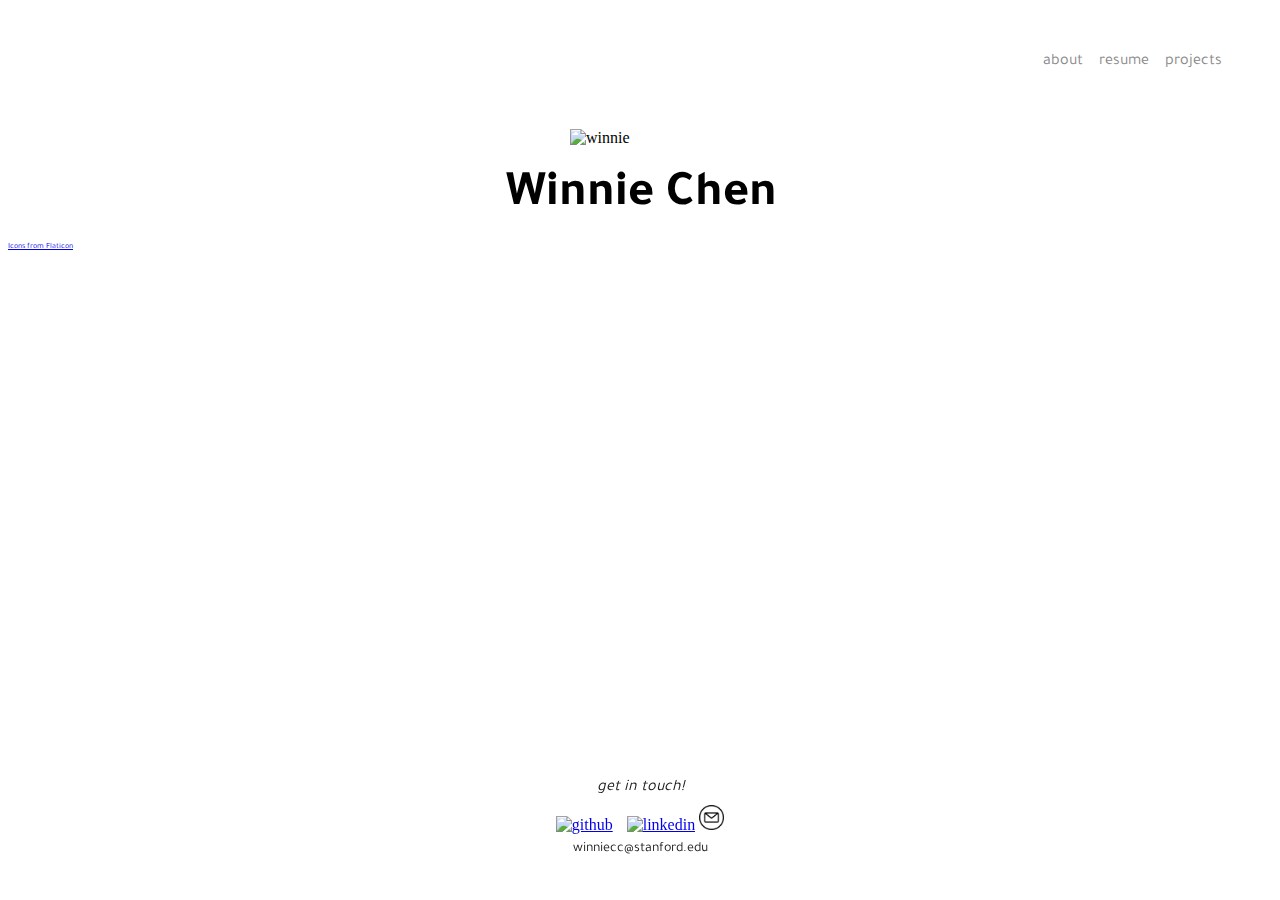
==== projects.html @ d3d119a1 "fix attribute and footer" ====
<!DOCTYPE html>
<html lang="en">
<head>
	<meta http-equiv="Content-Type" content="text/html; charset=utf-8" />
	<meta name="viewport" content="width=device-width, initial-scale=1">
	<meta name="description" content="Winnie Chen's personal website">
	<title>Winnie Chen</title>
    <link rel="icon" type="image/x-icon" href="favicon.ico">
	<link href="https://fonts.googleapis.com/css2?family=Tajawal:wght@200;300;400;500;700;800;900&display=swap" rel="stylesheet">
	<link rel="stylesheet" type="text/css" href="css/main.css">
</head>

<body>
        <p class="top-right" style="text-align:right"><a href="index.html">about</a>&nbsp;&nbsp;&nbsp;&nbsp;<a href="assets/Winnie_Chen_resume.pdf">resume</a>&nbsp;&nbsp;&nbsp;&nbsp;<a href="projects.html">projects</a></p>
		<img src="assets/images/portrait_circle.png" alt="winnie" width="140" height=auto style ="display:block; margin-left: auto; margin-right: auto;">
		<h1 style="margin-left: 10px;margin-top: 20px;font-size: 50px;text-align:center;">Winnie Chen</h1>

        <div id="footer">
            <i><p class="centered" style="padding-bottom:5px">get in touch!</p></i>
            <a href="https://github.com/winnie368c" style="margin-right: 10px;"><img src="assets/images/github.png" alt="github" width="25" height="25"></a>
            <a href="https://linkedin.com/in/winniecc"><img src="assets/images/linkedin.png" alt="linkedin" width="25" height="25"></a>
            <a href="mailto:winniecc@stanford.edu"><img src="assets/images/email.png" alt="email" width="25" height="25"></a>
            <p class="centered" style="text-align:center; font-size: 14px; margin-top: 5px">winniecc@stanford.edu</p>
        </div>

        <a href="https://www.flaticon.com/free-icons/github" style="font-size: 8px;text-align:left;font-family:Tajawal" title="icon credits">Icons from Flaticon</a>

</body>

</html>
---- css/main.css ----
@import url(https://fonts.googleapis.com/css2?family=Tajawal:wght@200;300;400;500;700;800;900&display=swap);

.top-right {
  margin-right: 50px;
  margin-top: 50px;
  margin-bottom: 40px;
}

.top-right a {
    transition: opacity 0.5s ease;
    text-decoration: none;
    color: #888;
}

.top-right a:hover {
    color: rgb(186, 219, 228);
}

.centered {
  margin: 0 auto;
  max-width: 700px;
}

#footer{
  position: fixed;
  left: 0;
  right: 0;
  bottom: 0;
  padding: 25px;
  text-align: center;
}

#footer a img {
    transition: opacity 0.3s ease;
}

#footer a:hover img {
    opacity: 0.5;
}

.image {
  opacity: 1;
  display: block;
  width: 100%;
  height: auto;
  transition: .5s ease;
  backface-visibility: hidden;
}

p {
  font-size:16px;
  font-family: 'Tajawal', Helvetica;
  line-height: 1.5;
  color: #191919;
  padding-bottom: 15px;
}

li {
  font-size:16px;
  font-family: 'Tajawal', Helvetica;
  line-height: 1.5;
  color: #191919;
}

h1, h2 {
  margin: 7px;
  font-family: 'Tajawal', Helvetica;
  font-weight:700;
}

h3 {
  font-family: 'Tajawal', Helvetica;
  color: #191919;
  margin-top: 40px;
  font-size: 25px
}
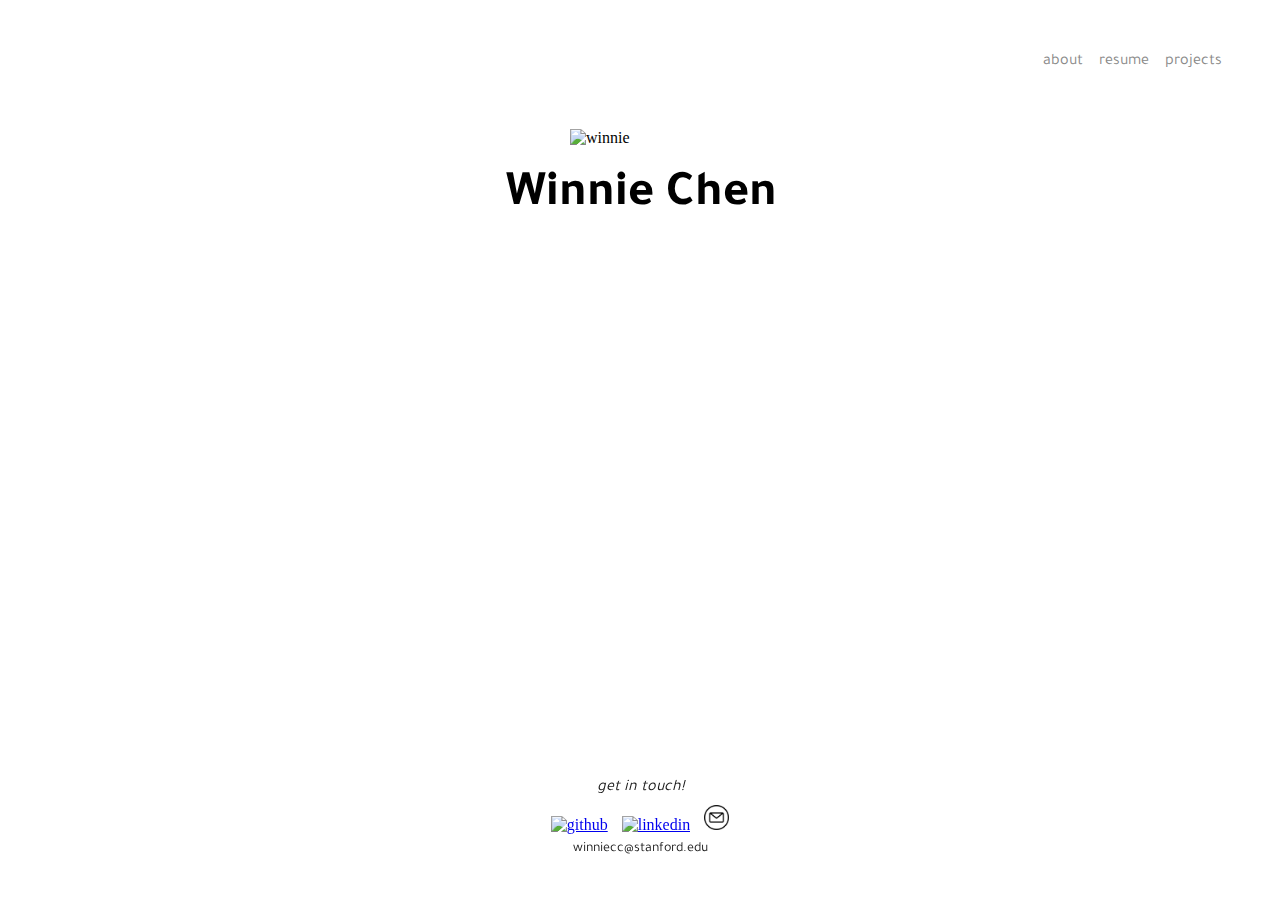
==== commit 0ad0e142: "fix resume font" ====
--- a/projects.html
+++ b/projects.html
@@ -11,20 +11,18 @@
 </head>
 
 <body>
-        <p class="top-right" style="text-align:right"><a href="index.html">about</a>&nbsp;&nbsp;&nbsp;&nbsp;<a href="assets/Winnie_Chen_resume.pdf">resume</a>&nbsp;&nbsp;&nbsp;&nbsp;<a href="projects.html">projects</a></p>
+        <p class="top-right" style="text-align:right"><a href="index.html">about</a>&nbsp;&nbsp;&nbsp;&nbsp;<a href="resume.html">resume</a>&nbsp;&nbsp;&nbsp;&nbsp;<a href="projects.html">projects</a></p>
 		<img src="assets/images/portrait_circle.png" alt="winnie" width="140" height=auto style ="display:block; margin-left: auto; margin-right: auto;">
 		<h1 style="margin-left: 10px;margin-top: 20px;font-size: 50px;text-align:center;">Winnie Chen</h1>
 
+
         <div id="footer">
             <i><p class="centered" style="padding-bottom:5px">get in touch!</p></i>
-            <a href="https://github.com/winnie368c" style="margin-right: 10px;"><img src="assets/images/github.png" alt="github" width="25" height="25"></a>
-            <a href="https://linkedin.com/in/winniecc"><img src="assets/images/linkedin.png" alt="linkedin" width="25" height="25"></a>
+            <a href="https://github.com/winnie368c" style="margin-right: 10px"><img src="assets/images/github.png" alt="github" width="25" height="25"></a>
+            <a href="https://linkedin.com/in/winniecc" style="margin-right: 10px"><img src="assets/images/linkedin.png" alt="linkedin" width="25" height="25"></a>
             <a href="mailto:winniecc@stanford.edu"><img src="assets/images/email.png" alt="email" width="25" height="25"></a>
             <p class="centered" style="text-align:center; font-size: 14px; margin-top: 5px">winniecc@stanford.edu</p>
         </div>
-
-        <a href="https://www.flaticon.com/free-icons/github" style="font-size: 8px;text-align:left;font-family:Tajawal" title="icon credits">Icons from Flaticon</a>
-
 </body>
 
 </html>--- a/css/main.css
+++ b/css/main.css
@@ -19,6 +19,7 @@
 .centered {
   margin: 0 auto;
   max-width: 700px;
+  font-family: 'Tajawal', Helvetica;
 }
 
 #footer{
@@ -31,11 +32,11 @@
 }
 
 #footer a img {
-    transition: opacity 0.3s ease;
+    transition: filter 0.3s ease;
 }
 
 #footer a:hover img {
-    opacity: 0.5;
+    color: rgb(186, 219, 228);
 }
 
 .image {
@@ -73,4 +74,29 @@
   color: #191919;
   margin-top: 40px;
   font-size: 25px
+}
+
+.resume-item {
+    margin-top: 10px;
+    display: flex;
+    justify-content: space-between;
+    text-align: left;
+    font-family: 'Tajawal', Helvetica;
+}
+.location {
+    color: rgb(186, 219, 228);
+    font-weight: bold;
+    font-family: 'Tajawal', Helvetica;
+}
+
+.resume a {
+    transition: opacity 0.5s ease;
+    text-decoration: none;
+    color: #888;
+    font-family: 'Tajawal', Helvetica;
+}
+
+.resume a:hover {
+    color: rgb(186, 219, 228);
+    font-family: 'Tajawal', Helvetica;
 }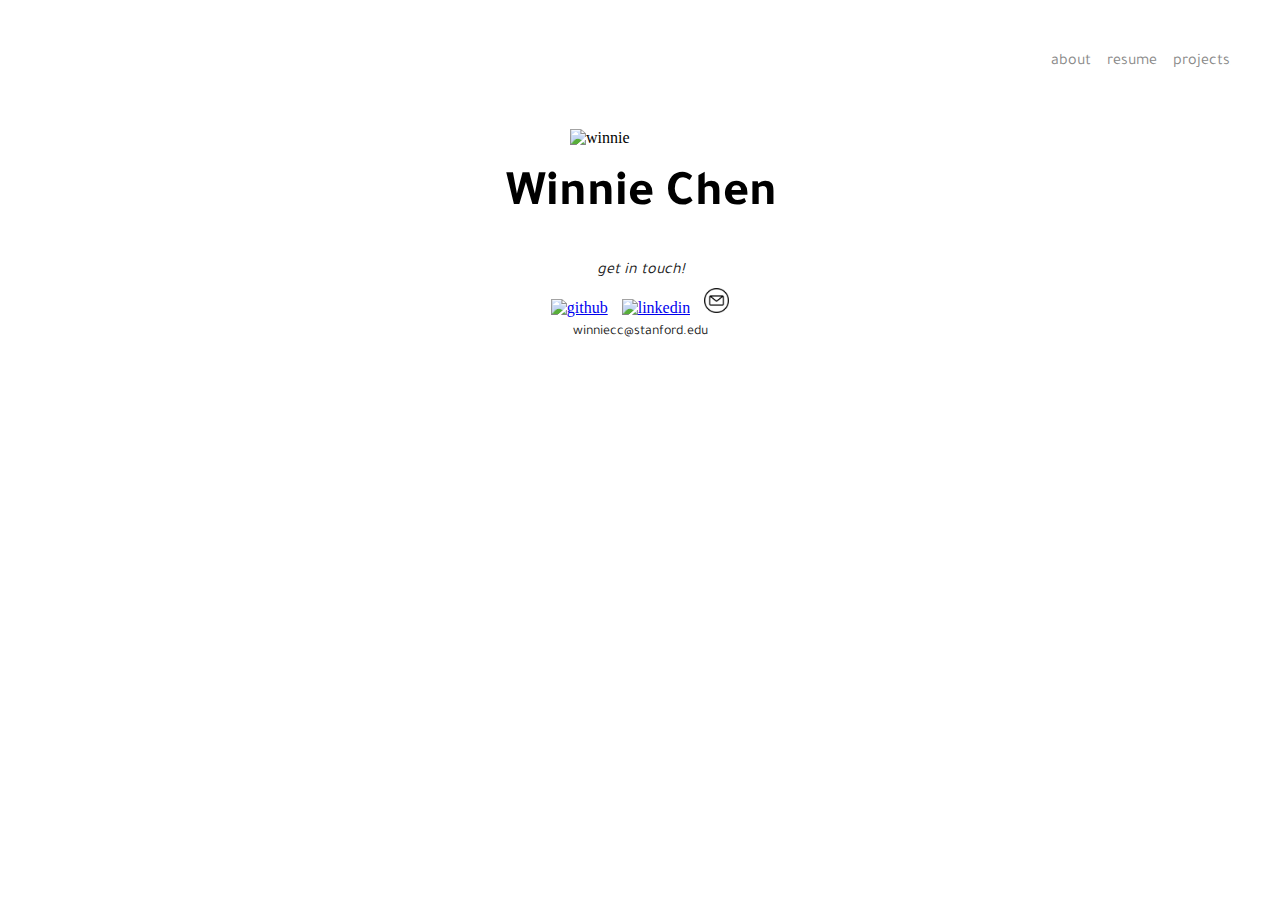
==== commit a8679321: "fix footer position" ====
--- a/projects.html
+++ b/projects.html
@@ -11,6 +11,7 @@
 </head>
 
 <body>
+    <div id="content">
         <p class="top-right" style="text-align:right"><a href="index.html">about</a>&nbsp;&nbsp;&nbsp;&nbsp;<a href="resume.html">resume</a>&nbsp;&nbsp;&nbsp;&nbsp;<a href="projects.html">projects</a></p>
 		<img src="assets/images/portrait_circle.png" alt="winnie" width="140" height=auto style ="display:block; margin-left: auto; margin-right: auto;">
 		<h1 style="margin-left: 10px;margin-top: 20px;font-size: 50px;text-align:center;">Winnie Chen</h1>
@@ -23,6 +24,7 @@
             <a href="mailto:winniecc@stanford.edu"><img src="assets/images/email.png" alt="email" width="25" height="25"></a>
             <p class="centered" style="text-align:center; font-size: 14px; margin-top: 5px">winniecc@stanford.edu</p>
         </div>
+    </div>
 </body>
 
 </html>--- a/css/main.css
+++ b/css/main.css
@@ -1,4 +1,15 @@
 @import url(https://fonts.googleapis.com/css2?family=Tajawal:wght@200;300;400;500;700;800;900&display=swap);
+
+body {
+    display: flex;
+    flex-direction: column;
+    min-height: 100vh;
+    margin: 0;
+}
+
+#content {
+    flex: 1;
+}
 
 .top-right {
   margin-right: 50px;
@@ -23,10 +34,6 @@
 }
 
 #footer{
-  position: fixed;
-  left: 0;
-  right: 0;
-  bottom: 0;
   padding: 25px;
   text-align: center;
 }
@@ -77,12 +84,18 @@
 }
 
 .resume-item {
-    margin-top: 10px;
+    margin: 0 auto;
+    max-width: 700px;
     display: flex;
     justify-content: space-between;
     text-align: left;
     font-family: 'Tajawal', Helvetica;
 }
+
+.date {
+    text-align: left;
+}
+
 .location {
     color: rgb(186, 219, 228);
     font-weight: bold;
@@ -90,6 +103,8 @@
 }
 
 .resume a {
+    margin: 0 auto;
+    max-width: 700px;
     transition: opacity 0.5s ease;
     text-decoration: none;
     color: #888;
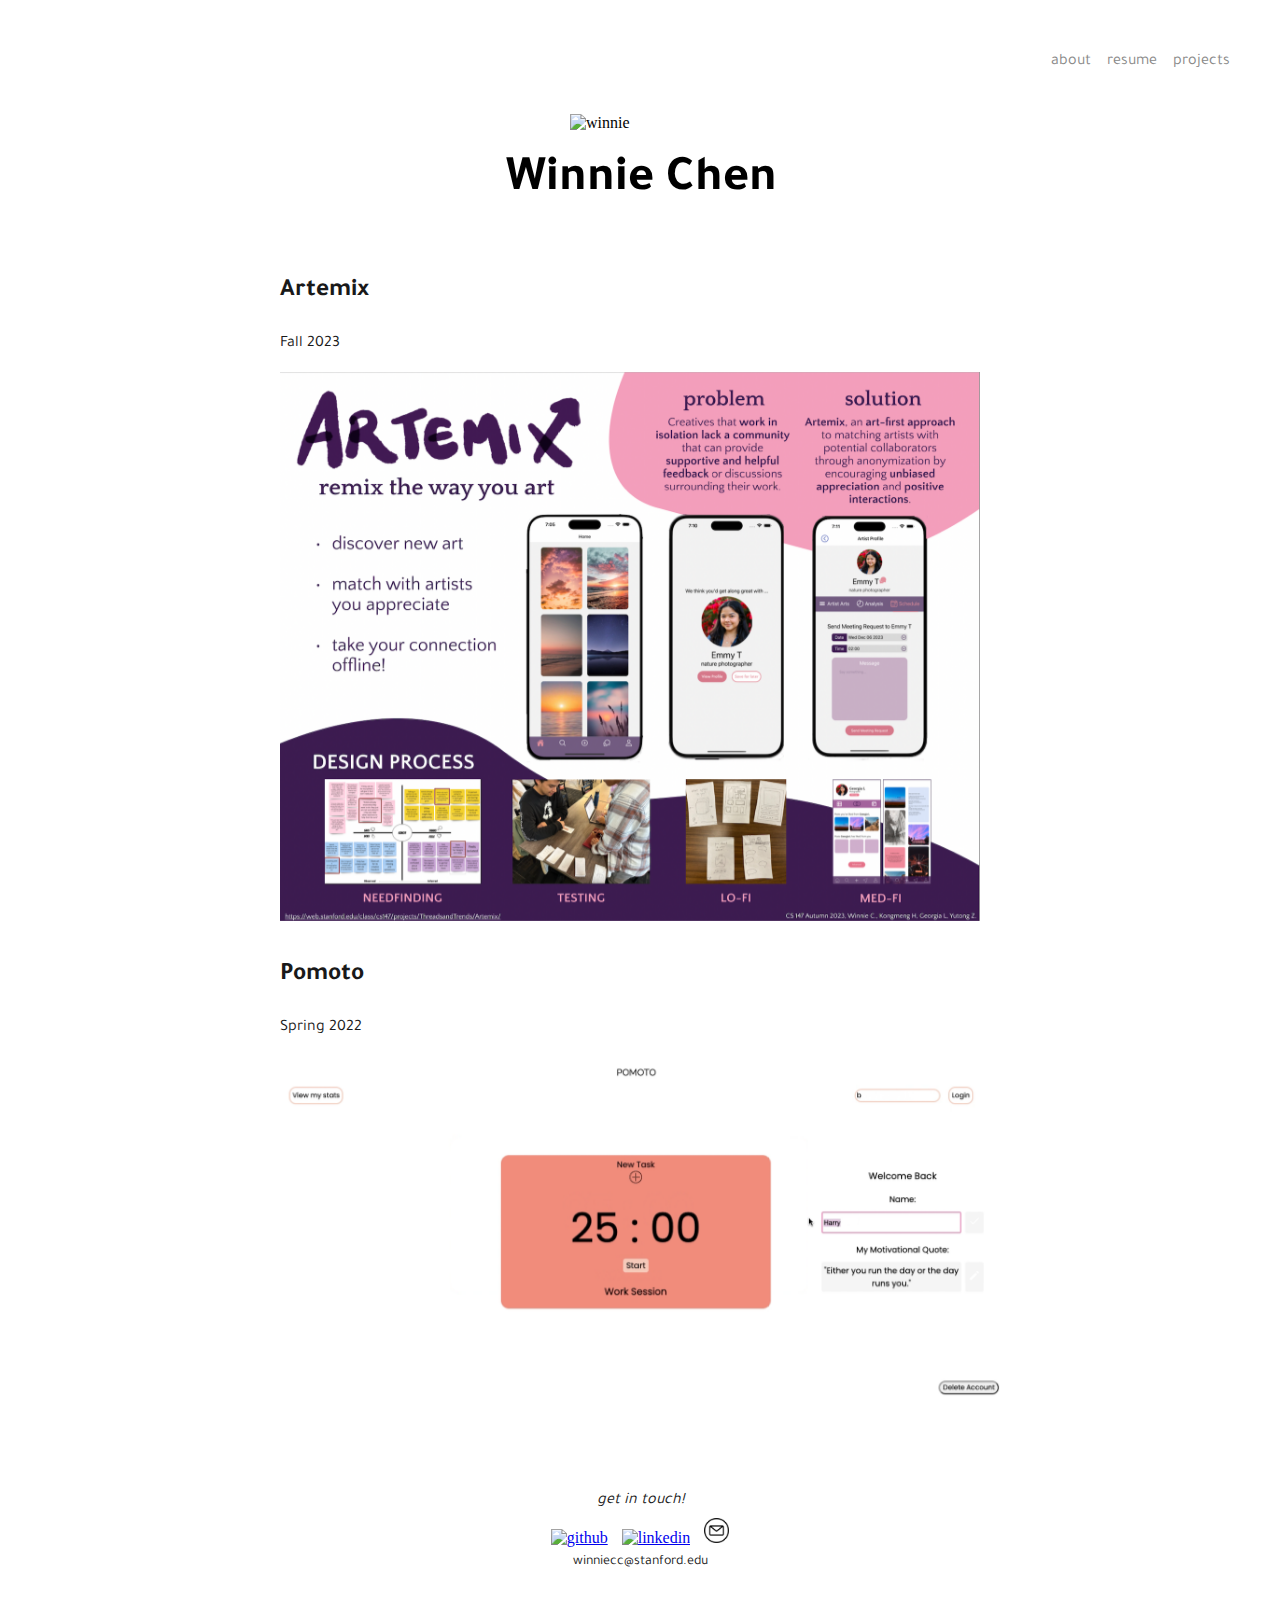
==== commit e4608bab: "add projects" ====
--- a/projects.html
+++ b/projects.html
@@ -16,6 +16,21 @@
 		<img src="assets/images/portrait_circle.png" alt="winnie" width="140" height=auto style ="display:block; margin-left: auto; margin-right: auto;">
 		<h1 style="margin-left: 10px;margin-top: 20px;font-size: 50px;text-align:center;">Winnie Chen</h1>
 
+        <br>
+		<div>
+			<div style="width:100%; max-width:720px; height: 1670px; margin: auto">
+                <h3>Artemix</h3>
+                <p>Fall 2023</p>
+				<a href="https://web.stanford.edu/class/cs147/projects/ThreadsandTrends/Artemix/"><div class="left" style="padding-right:20px; padding-top:0px">
+					<img class="image" src="assets/images/artemix.png" alt="Artemix">
+				</div></a>
+                
+                <h3>Pomoto</h3>
+                <p>Spring 2022</p>
+				<a href="https://github.com/winnie368c/pomoto"><div class="right" style="padding-top:0px">
+					<img class="image" src="assets/images/pomoto.png" alt="Pomoto">
+				</div></a>
+			<br>
 
         <div id="footer">
             <i><p class="centered" style="padding-bottom:5px">get in touch!</p></i>
--- a/css/main.css
+++ b/css/main.css
@@ -1,4 +1,5 @@
 @import url(https://fonts.googleapis.com/css2?family=Tajawal:wght@200;300;400;500;700;800;900&display=swap);
+@import url(https://fonts.googleapis.com/css2?family=Inconsolata:wght@200..900&display=swap);
 
 body {
     display: flex;
@@ -33,6 +34,15 @@
   font-family: 'Tajawal', Helvetica;
 }
 
+#twitch-link {
+  color: gray;
+  text-decoration: none;
+}
+
+#twitch-link:hover {
+  color:rgb(186, 219, 228)
+}
+
 #footer{
   padding: 25px;
   text-align: center;
@@ -60,7 +70,6 @@
   font-family: 'Tajawal', Helvetica;
   line-height: 1.5;
   color: #191919;
-  padding-bottom: 15px;
 }
 
 li {
@@ -90,28 +99,66 @@
     justify-content: space-between;
     text-align: left;
     font-family: 'Tajawal', Helvetica;
+    padding-bottom: none;
 }
 
 .date {
     text-align: left;
+    font-family: 'Inconsolata', Helvetica;
 }
 
 .location {
-    color: rgb(186, 219, 228);
     font-weight: bold;
     font-family: 'Tajawal', Helvetica;
 }
 
-.resume a {
-    margin: 0 auto;
-    max-width: 700px;
-    transition: opacity 0.5s ease;
+:root {
+    --button-padding: 1em;
+    --space-for-arrow: 2em;
+  }
+
+.resume-link {
+    position: relative;
+    padding-block: 0.5em;
+    padding-inline-start: var(--space-for-arrow);
+    padding-inline-end: var(--button-padding);
+    border: none;
+    border-radius: 30px;
+    background-color: transparent;
+    cursor: pointer;
+    transition: padding 250ms ease, background-color 250ms ease;
     text-decoration: none;
-    color: #888;
+    color: black;
     font-family: 'Tajawal', Helvetica;
 }
 
-.resume a:hover {
-    color: rgb(186, 219, 228);
-    font-family: 'Tajawal', Helvetica;
+.resume-link::before {
+  position: absolute;
+  content: url('../assets/images/arrow.svg');
+  background-size: 1em;
+  inset-block-start: 50%;
+  inset-inline-start: .25em;
+  transform: translateY(-50%);
+  padding: 3px 4px 1px 4px;
+  border-radius: 30px;
+  background-color: rgb(186, 219, 228);
+  line-height: 1;
+  transition: inset-inline-start 250ms ease;
+}
+
+.resume-link:hover {
+  padding-inline-start: var(--button-padding);
+  padding-inline-end: var(--space-for-arrow);
+  background-color: rgb(186, 219, 228);
+  color: white;
+}
+
+.resume-link:hover::before {
+  inset-inline-start: calc(100% - 1.75em);
+}
+
+.resume-link-container {
+    display: flex;
+    justify-content: center;
+    margin-top: 20px;
 }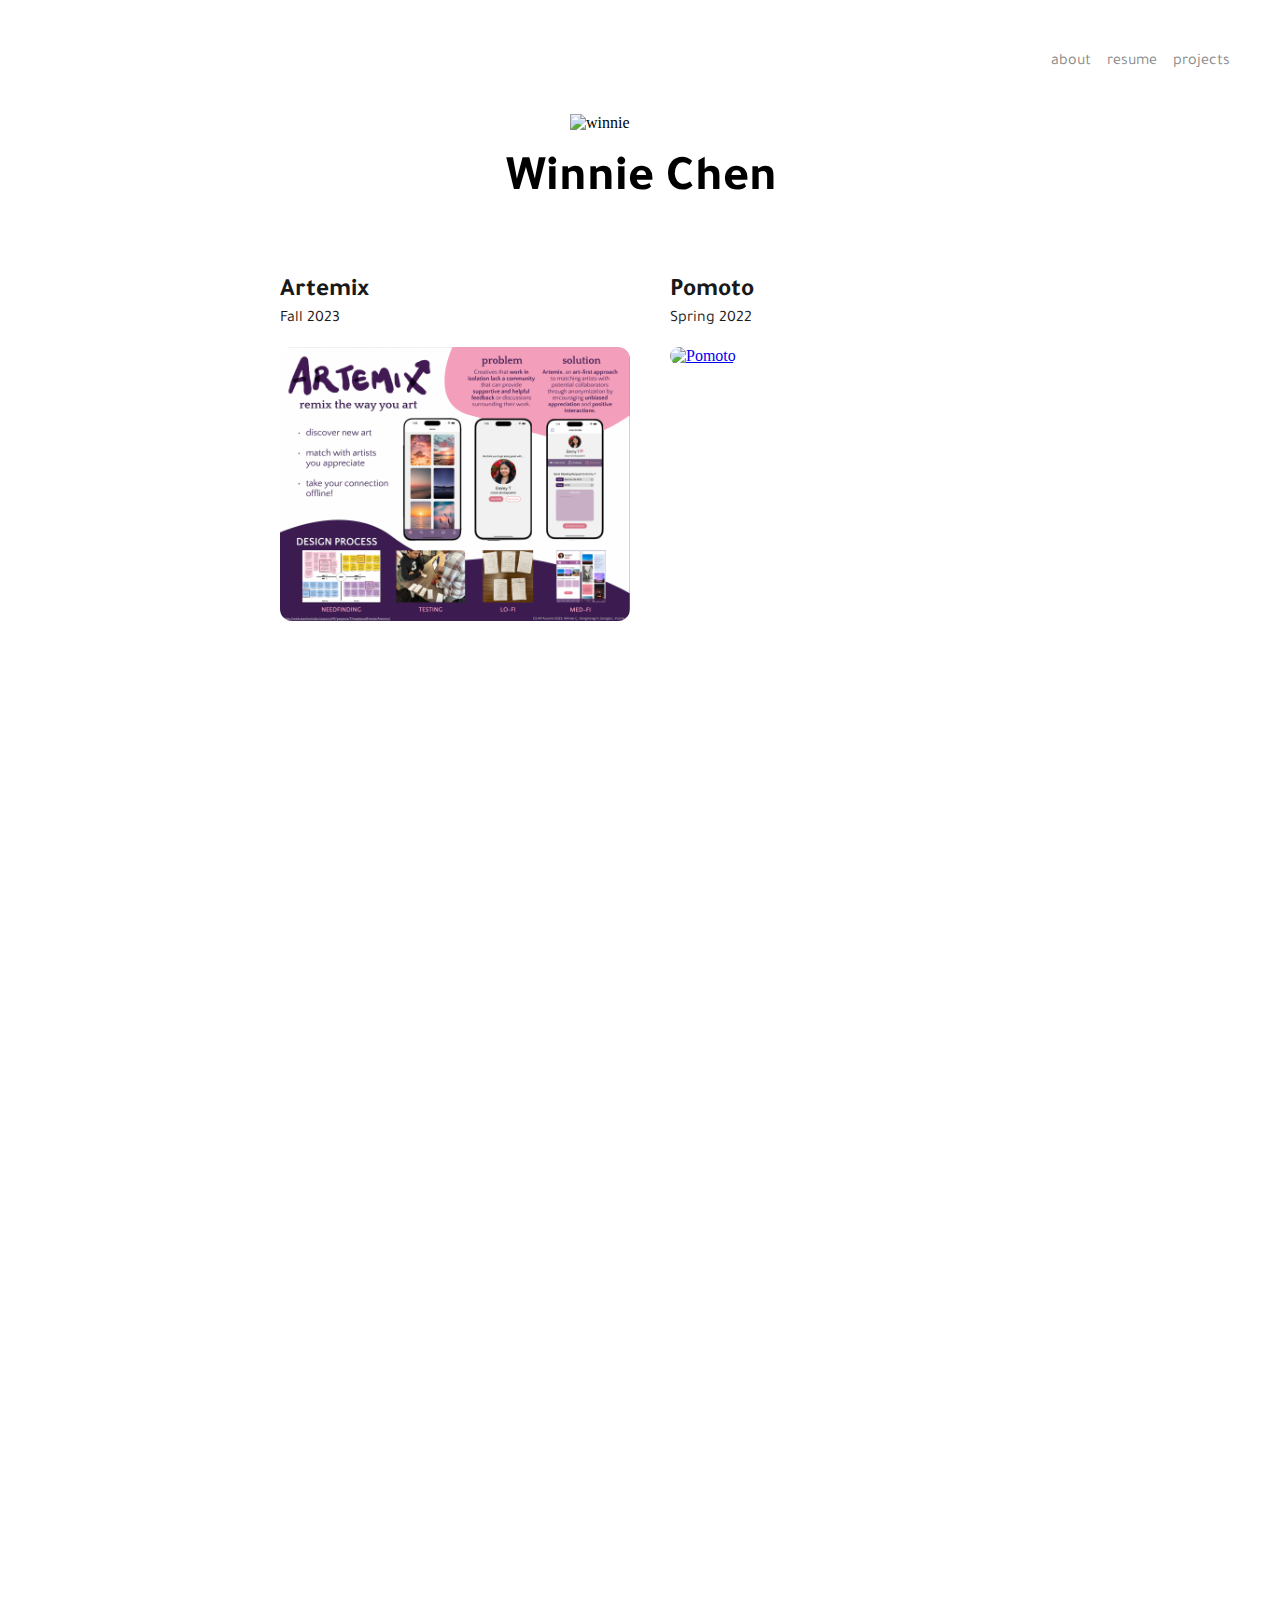
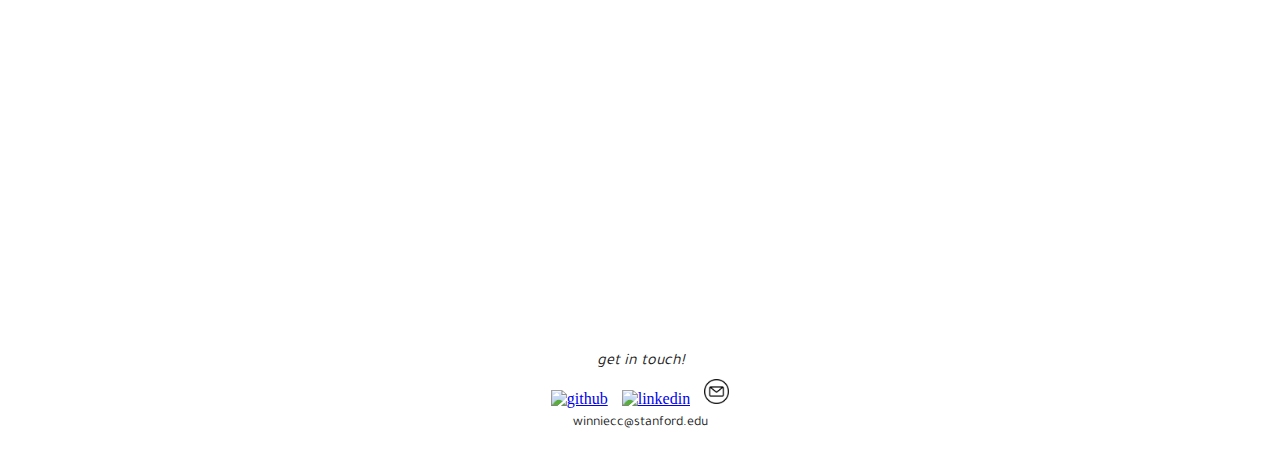
==== commit 3d946611: "fix img size and two columns" ====
--- a/projects.html
+++ b/projects.html
@@ -19,18 +19,28 @@
         <br>
 		<div>
 			<div style="width:100%; max-width:720px; height: 1670px; margin: auto">
-                <h3>Artemix</h3>
-                <p>Fall 2023</p>
-				<a href="https://web.stanford.edu/class/cs147/projects/ThreadsandTrends/Artemix/"><div class="left" style="padding-right:20px; padding-top:0px">
-					<img class="image" src="assets/images/artemix.png" alt="Artemix">
-				</div></a>
-                
-                <h3>Pomoto</h3>
-                <p>Spring 2022</p>
-				<a href="https://github.com/winnie368c/pomoto"><div class="right" style="padding-top:0px">
-					<img class="image" src="assets/images/pomoto.png" alt="Pomoto">
-				</div></a>
-			<br>
+                <div style="display: flex; justify-content: space-between; margin-bottom: 20px;">
+                    <div style="flex: 1; margin-right: 20px;">
+                        <h3 style="margin-bottom: 0">Artemix</h3>
+                        <p style="margin-top: 0">Fall 2023</p>
+                        <a href="https://web.stanford.edu/class/cs147/projects/ThreadsandTrends/Artemix/">
+                            <div class="left" style="padding-right:20px; padding-top:0px">
+                                <img class="project-img" src="assets/images/artemix.png" style="width:350px;border-radius:12px"alt="Artemix">
+                            </div>
+                        </a>
+                    </div>
+                <div style="flex: 1;">
+                    <h3 style="margin-bottom: 0">Pomoto</h3>
+                    <p style="margin-top: 0">Spring 2022</p>
+                    <a href="https://github.com/winnie368c/pomoto">
+                        <div class="right" style="padding-top:0px">
+                            <img class="project-img" src="assets/images/pomoto_collage.png" style="width:350px;border-radius:12px" alt="Pomoto">
+                        </div>
+                    </a>
+                </div>
+            </div>
+        </div>
+		<br>
 
         <div id="footer">
             <i><p class="centered" style="padding-bottom:5px">get in touch!</p></i>
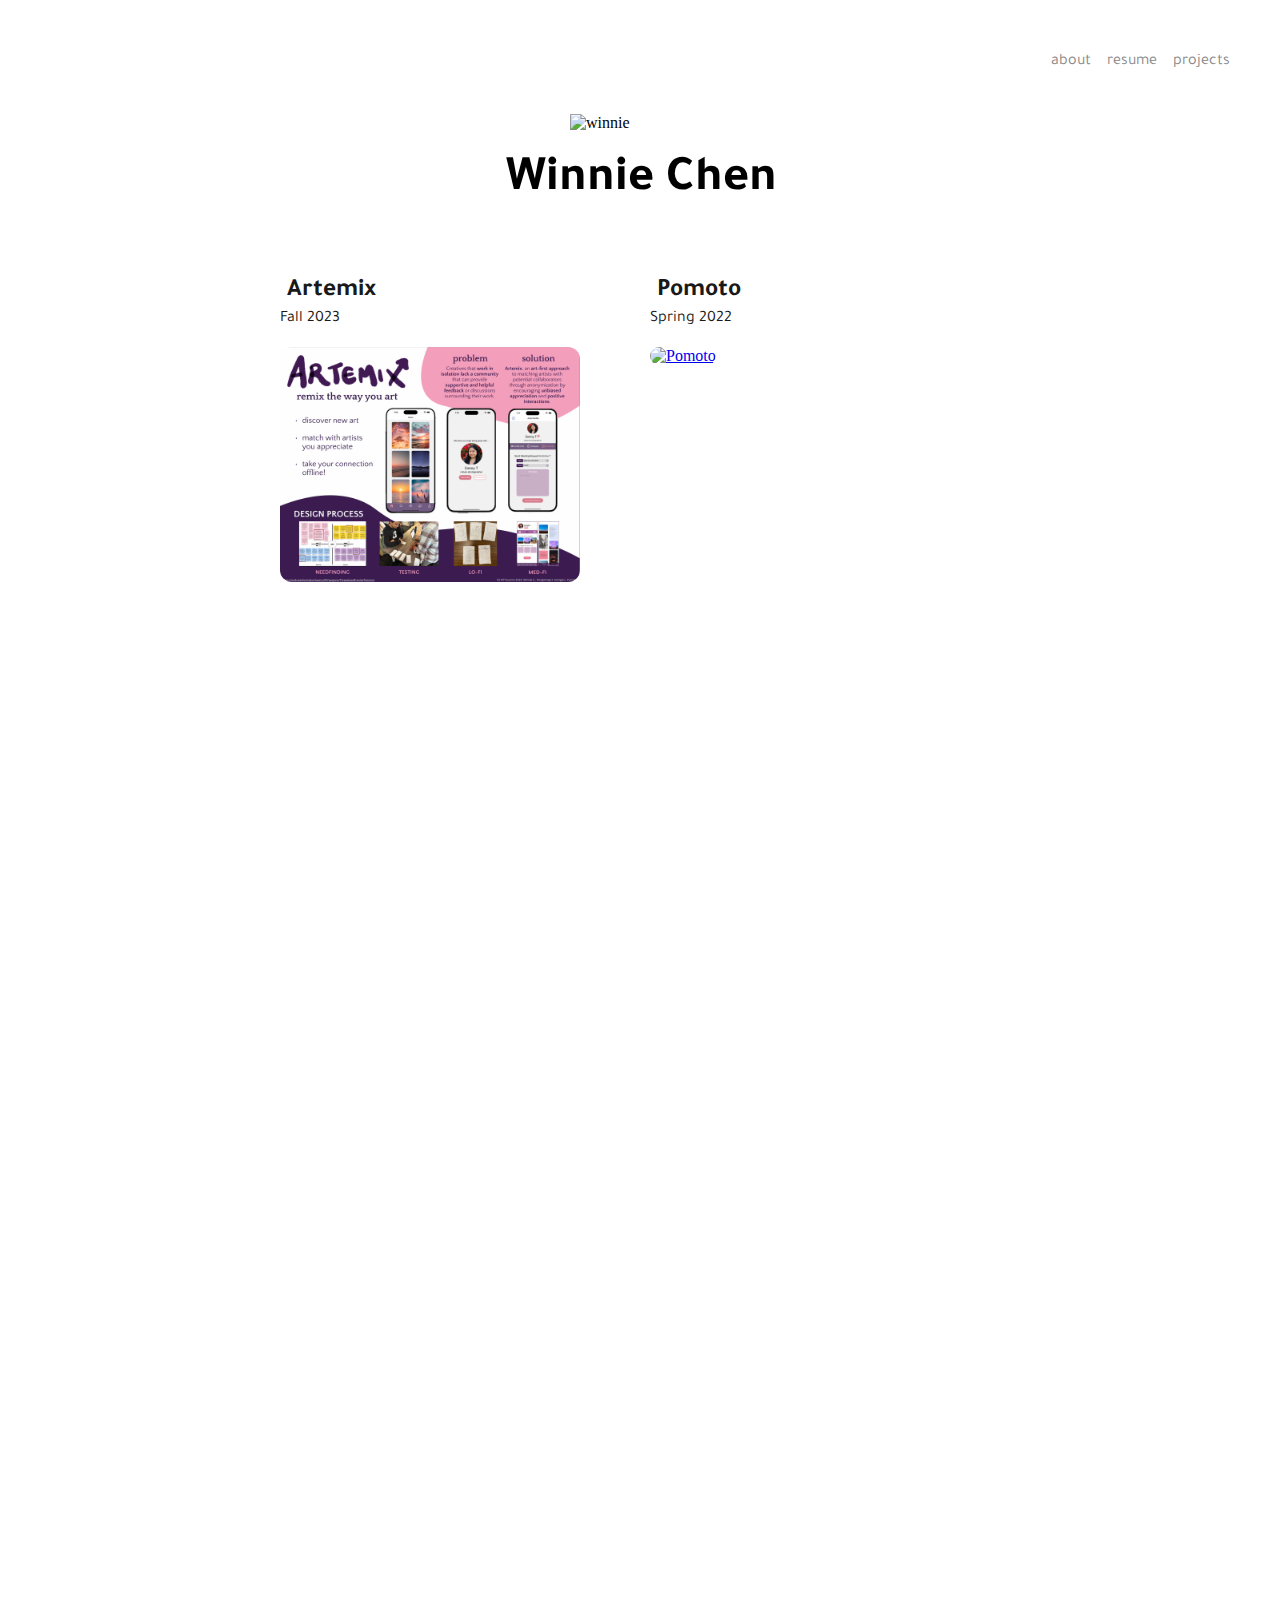
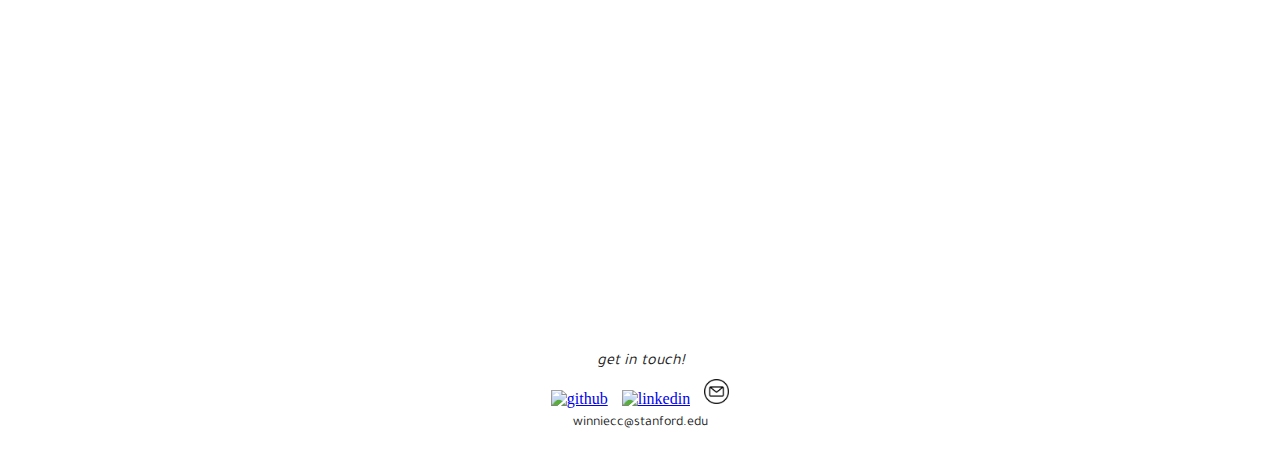
==== commit 76d52d3a: "project img enlarge transition and size" ====
--- a/projects.html
+++ b/projects.html
@@ -21,20 +21,20 @@
 			<div style="width:100%; max-width:720px; height: 1670px; margin: auto">
                 <div style="display: flex; justify-content: space-between; margin-bottom: 20px;">
                     <div style="flex: 1; margin-right: 20px;">
-                        <h3 style="margin-bottom: 0">Artemix</h3>
+                        <h2 class="project-header">Artemix</h3>
                         <p style="margin-top: 0">Fall 2023</p>
                         <a href="https://web.stanford.edu/class/cs147/projects/ThreadsandTrends/Artemix/">
                             <div class="left" style="padding-right:20px; padding-top:0px">
-                                <img class="project-img" src="assets/images/artemix.png" style="width:350px;border-radius:12px"alt="Artemix">
+                                <img class="project-img" src="assets/images/artemix.png" style="width:300px;border-radius:12px"alt="Artemix">
                             </div>
                         </a>
                     </div>
                 <div style="flex: 1;">
-                    <h3 style="margin-bottom: 0">Pomoto</h3>
+                    <h2 class="project-header">Pomoto</h3>
                     <p style="margin-top: 0">Spring 2022</p>
                     <a href="https://github.com/winnie368c/pomoto">
                         <div class="right" style="padding-top:0px">
-                            <img class="project-img" src="assets/images/pomoto_collage.png" style="width:350px;border-radius:12px" alt="Pomoto">
+                            <img class="project-img" src="assets/images/pomoto_collage.png" style="width:300px;border-radius:12px" alt="Pomoto">
                         </div>
                     </a>
                 </div>
--- a/css/main.css
+++ b/css/main.css
@@ -161,4 +161,20 @@
     display: flex;
     justify-content: center;
     margin-top: 20px;
+}
+
+.project-img {
+  transition: transform 0.3s ease;
+}
+
+.project-img:hover {
+  transform: scale(1.1); 
+}
+
+.project-header {
+  font-family: 'Tajawal', Helvetica;
+  color: #191919;
+  margin-top: 40px;
+  font-size: 25px;
+  margin-bottom: 0px;
 }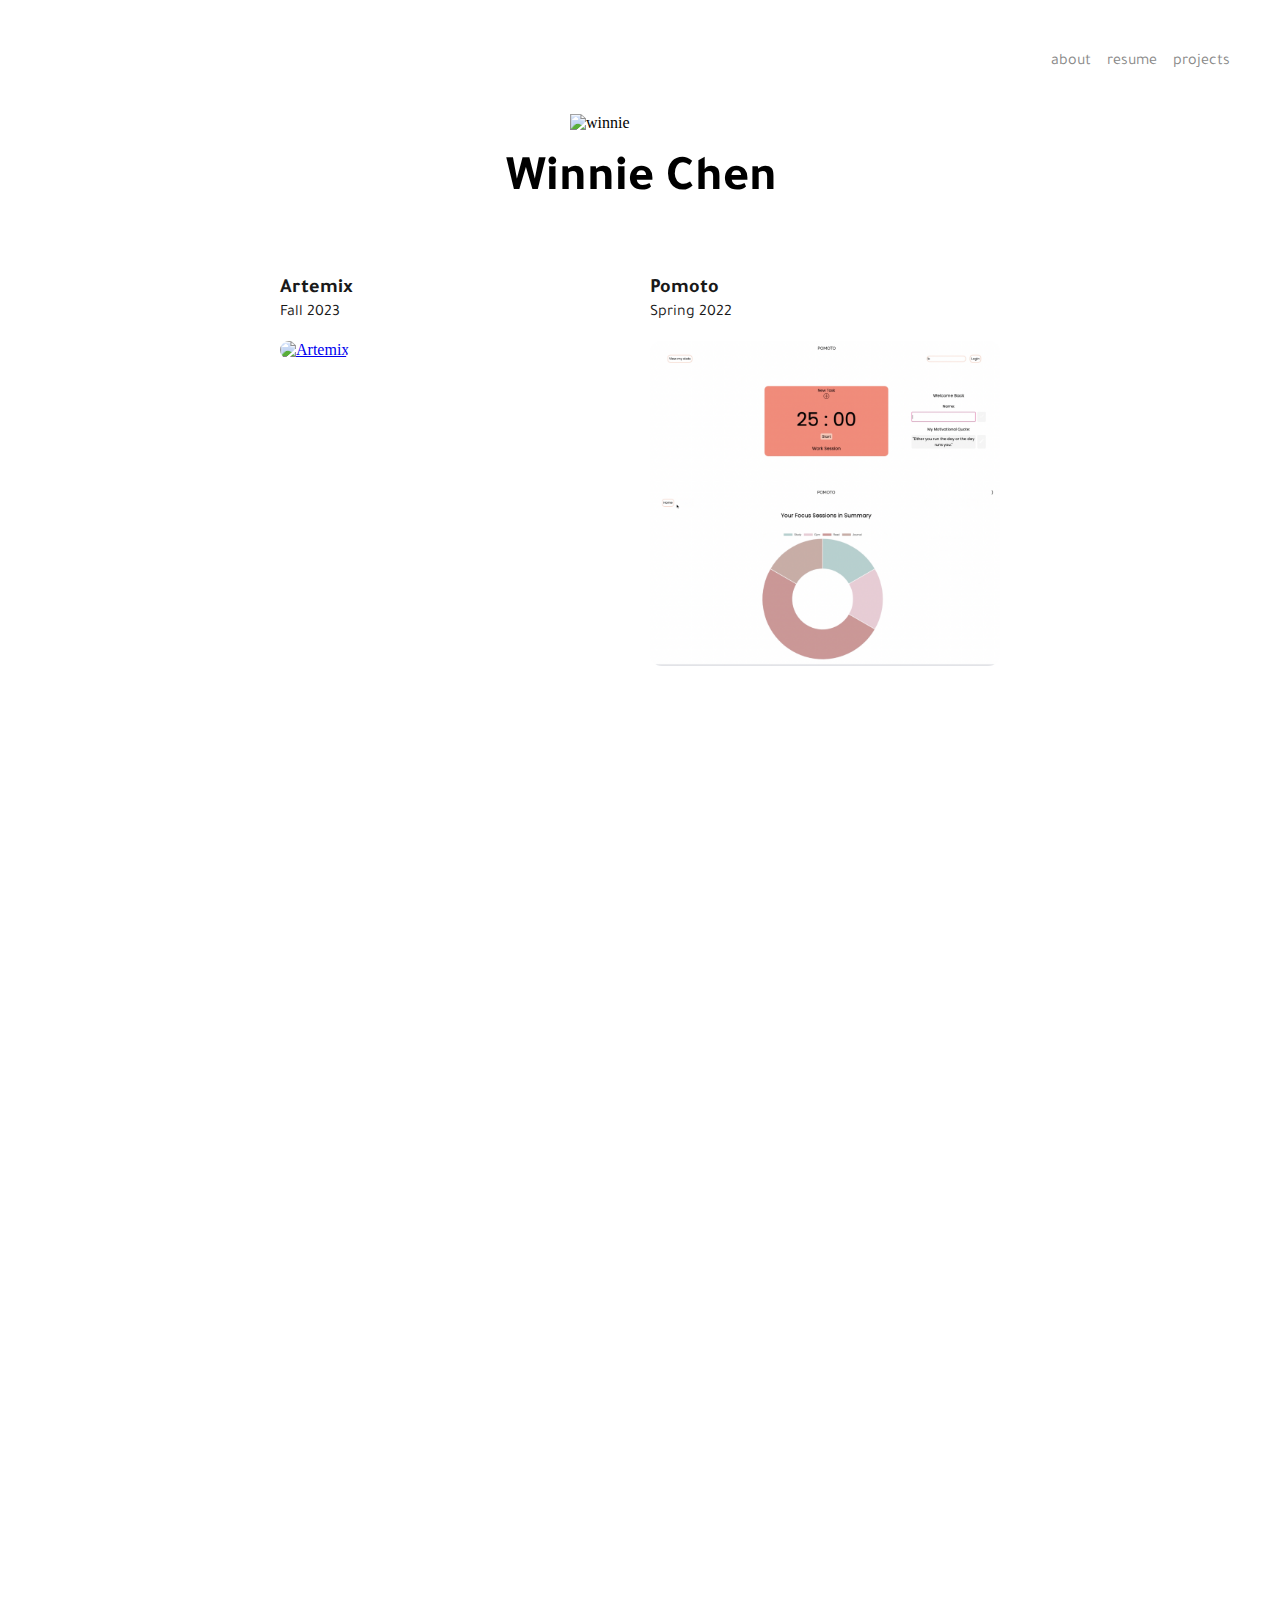
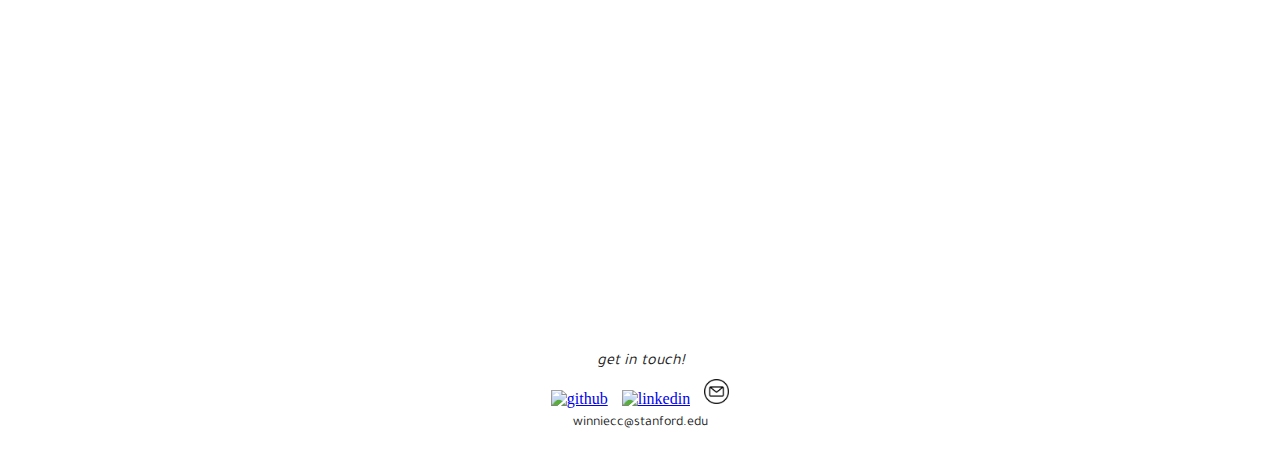
==== commit c47912f2: "fix img res" ====
--- a/projects.html
+++ b/projects.html
@@ -21,20 +21,20 @@
 			<div style="width:100%; max-width:720px; height: 1670px; margin: auto">
                 <div style="display: flex; justify-content: space-between; margin-bottom: 20px;">
                     <div style="flex: 1; margin-right: 20px;">
-                        <h2 class="project-header">Artemix</h3>
+                        <h3 class="project-header">Artemix</h3>
                         <p style="margin-top: 0">Fall 2023</p>
                         <a href="https://web.stanford.edu/class/cs147/projects/ThreadsandTrends/Artemix/">
                             <div class="left" style="padding-right:20px; padding-top:0px">
-                                <img class="project-img" src="assets/images/artemix.png" style="width:300px;border-radius:12px"alt="Artemix">
+                                <img class="project-img" src="assets/images/artemix2.png" style="width:350px;height:auto;border-radius:12px"alt="Artemix">
                             </div>
                         </a>
                     </div>
                 <div style="flex: 1;">
-                    <h2 class="project-header">Pomoto</h3>
+                    <h3 class="project-header">Pomoto</h3>
                     <p style="margin-top: 0">Spring 2022</p>
                     <a href="https://github.com/winnie368c/pomoto">
                         <div class="right" style="padding-top:0px">
-                            <img class="project-img" src="assets/images/pomoto_collage.png" style="width:300px;border-radius:12px" alt="Pomoto">
+                            <img class="project-img" src="assets/images/pomoto.png" style="width:350px;height:auto;border-radius:12px" alt="Pomoto">
                         </div>
                     </a>
                 </div>
--- a/css/main.css
+++ b/css/main.css
@@ -175,6 +175,6 @@
   font-family: 'Tajawal', Helvetica;
   color: #191919;
   margin-top: 40px;
-  font-size: 25px;
+  font-size: 20px;
   margin-bottom: 0px;
 }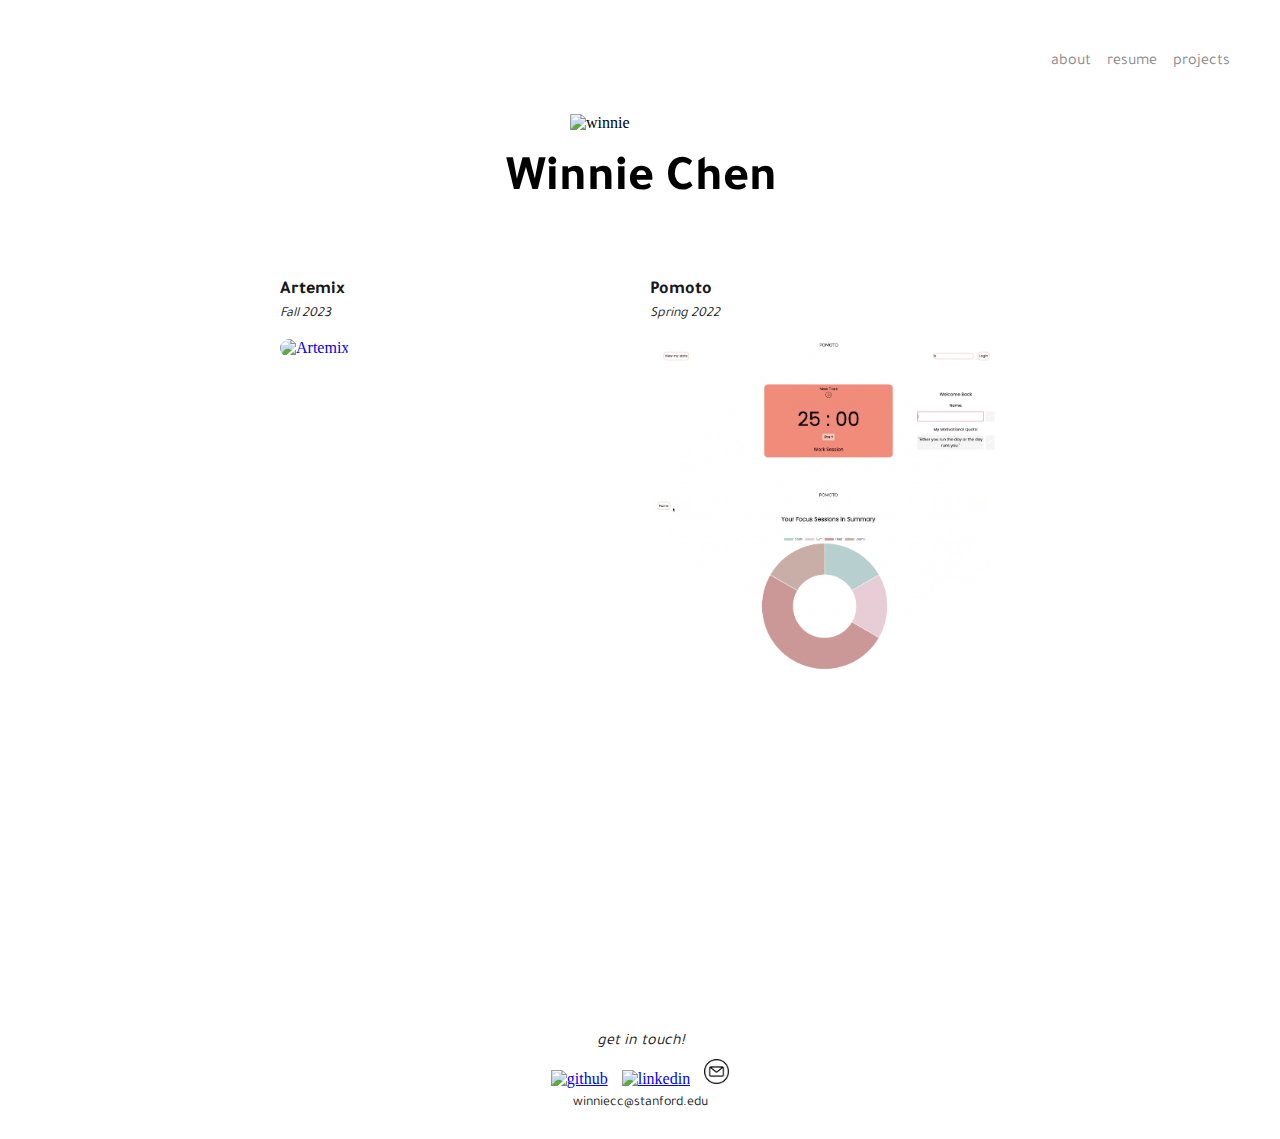
==== commit d3567461: "fix overlay" ====
--- a/projects.html
+++ b/projects.html
@@ -18,23 +18,33 @@
 
         <br>
 		<div>
-			<div style="width:100%; max-width:720px; height: 1670px; margin: auto">
+			<div style="width:100%; max-width:720px; height: 600px; margin: auto">
                 <div style="display: flex; justify-content: space-between; margin-bottom: 20px;">
                     <div style="flex: 1; margin-right: 20px;">
-                        <h3 class="project-header">Artemix</h3>
-                        <p style="margin-top: 0">Fall 2023</p>
+                        <p id="project-header">Artemix</h3>
+                        <p id="project-date">Fall 2023</p>
                         <a href="https://web.stanford.edu/class/cs147/projects/ThreadsandTrends/Artemix/">
                             <div class="left" style="padding-right:20px; padding-top:0px">
-                                <img class="project-img" src="assets/images/artemix2.png" style="width:350px;height:auto;border-radius:12px"alt="Artemix">
+                                <div class="image-container">
+                                    <img class="project-img" src="assets/images/artemix2.png" style="width:350px;height:auto;border-radius:12px"alt="Artemix">
+                                    <div class="overlay">
+                                        <div id="project-description">An app that helps isolated artists connect & collaborate | <i>React Native, JavaScript, MongoDB</i> </div>
+                                    </div>
+                                </div>
                             </div>
                         </a>
                     </div>
                 <div style="flex: 1;">
-                    <h3 class="project-header">Pomoto</h3>
-                    <p style="margin-top: 0">Spring 2022</p>
+                    <p id="project-header">Pomoto</h3>
+                    <p id="project-date">Spring 2022</p>
                     <a href="https://github.com/winnie368c/pomoto">
                         <div class="right" style="padding-top:0px">
-                            <img class="project-img" src="assets/images/pomoto.png" style="width:350px;height:auto;border-radius:12px" alt="Pomoto">
+                            <div class="image-container">
+                                <img class="project-img" src="assets/images/pomoto.png" style="width:350px;height:auto;border-radius:12px" alt="Pomoto">
+                                <div class="overlay">
+                                    <div id="project-description">A pomodoro timer web app | <i>JavaScript</i> </div>
+                                </div>
+                            </div>
                         </div>
                     </a>
                 </div>
--- a/css/main.css
+++ b/css/main.css
@@ -37,15 +37,19 @@
 #twitch-link {
   color: gray;
   text-decoration: none;
+  border-bottom: 1.5px solid rgb(186, 219, 228);
+  display: inline;
 }
 
 #twitch-link:hover {
-  color:rgb(186, 219, 228)
+  color:rgb(186, 219, 228);
+  font-weight: bold;
 }
 
 #footer{
   padding: 25px;
   text-align: center;
+  margin-top: 150px;
 }
 
 #footer a img {
@@ -163,18 +167,66 @@
     margin-top: 20px;
 }
 
-.project-img {
+#project-header {
+  font-family: 'Tajawal', Helvetica;
+  color: #191919;
+  margin-top: 40px;
+  font-size: 18px;
+  margin-bottom: 0px;
+  font-weight: bold;
+}
+
+#project-date {
+  font-size: 14px;
+  font-style: italic;
+  font-family: 'Tajawal', Helvetica;
+  line-height: 1.5;
+  color: #191919;
+  margin-top: 0
+}
+
+#project-description {
+  font-size: 12px;
+  font-family: 'Tajawal', Helvetica;
+  line-height: 1.5;
+  color: #191919;
+  display: none;
+  padding: 10px;
+  text-align: center;
+}
+
+.overlay {
+  position: absolute;
+  bottom: 0;
+  left: 0;
+  width: 100%;
+  height: 20%;
+  background-color: rgba(240, 240, 240, 0.8);
+  box-sizing: border-box;
+  transition: opacity 0.3s ease, transform 0.3s ease;
+  opacity: 0;
+  border-bottom-left-radius: 12px;
+  border-bottom-right-radius: 12px;
+  display: flex;
+  justify-content: center;
+  align-items: center;
+}
+
+.image-container {
+  position: relative;
+  display: inline-block;
+}
+
+.image-container:hover .overlay {
+  opacity: 1;
+  transform: scale(1.1); 
+}
+
+.image-container:hover #project-description {
+  display: block;
+}
+
+.image-container:hover .project-img {
+  transform: scale(1.1);
   transition: transform 0.3s ease;
-}
-
-.project-img:hover {
-  transform: scale(1.1); 
-}
-
-.project-header {
-  font-family: 'Tajawal', Helvetica;
-  color: #191919;
-  margin-top: 40px;
-  font-size: 20px;
-  margin-bottom: 0px;
 }